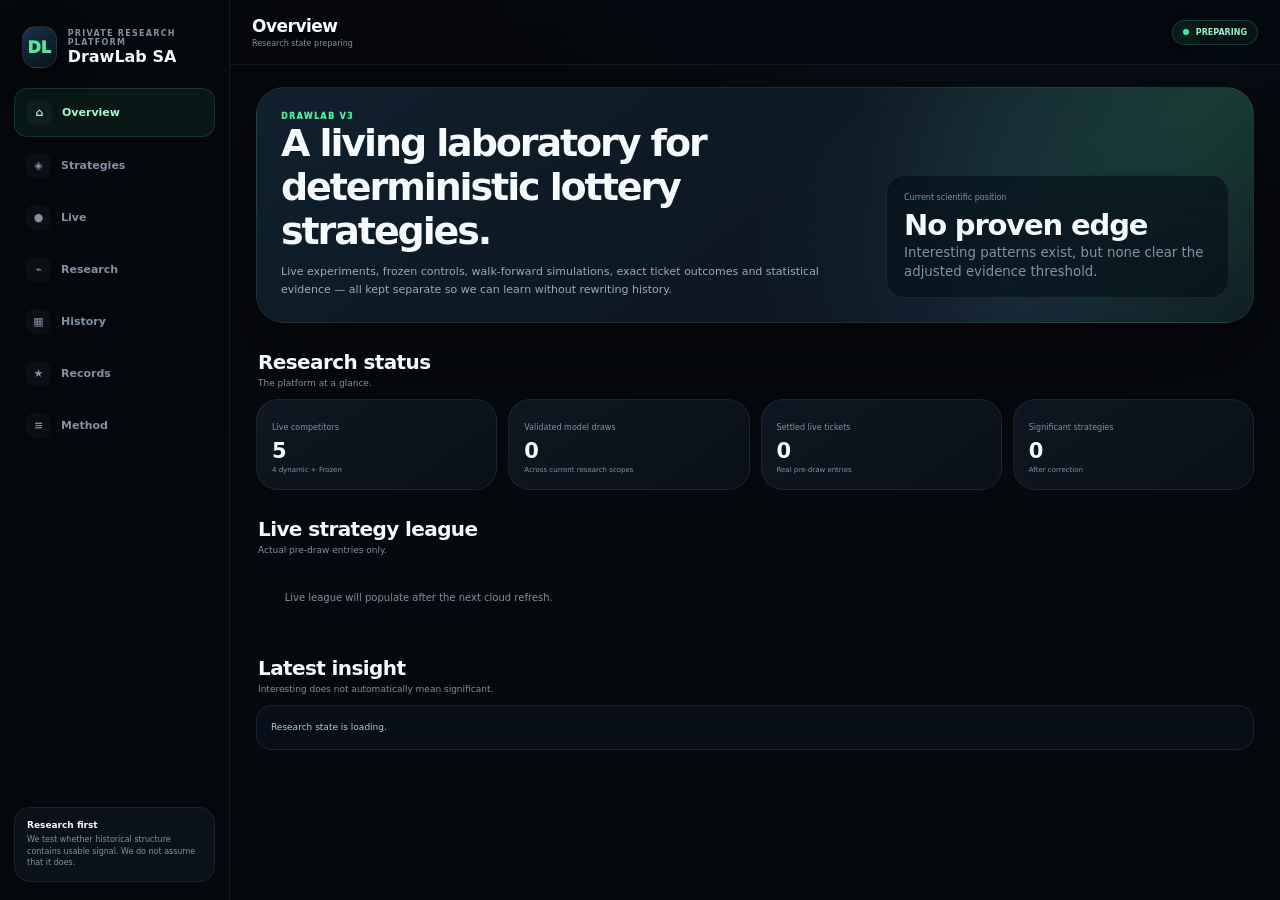
==== drawlab-sa/v3/index.html @ a263920b "Build DrawLab v3 research platform UI" ====
<!doctype html>
<html lang="en">
<head>
<meta charset="utf-8"><meta name="viewport" content="width=device-width,initial-scale=1,viewport-fit=cover"><meta name="theme-color" content="#05080d">
<title>DrawLab SA — Research Platform</title>
<style>
:root{--bg:#05080d;--panel:#0b1119;--panel2:#101926;--panel3:#162231;--line:#ffffff12;--text:#f7fafc;--muted:#8290a3;--green:#54e89c;--red:#ff6f7d;--amber:#f7bd55;--blue:#65a9ff;--purple:#a97cff;--radius:22px;--shadow:0 28px 80px #0008}*{box-sizing:border-box}html{color-scheme:dark}body{margin:0;background:radial-gradient(900px 520px at 80% -10%,#173d6530,transparent 65%),var(--bg);color:var(--text);font-family:Inter,ui-sans-serif,system-ui,-apple-system,BlinkMacSystemFont,"Segoe UI",sans-serif;-webkit-font-smoothing:antialiased}button,select{font:inherit}.shell{min-height:100vh}.rail{position:fixed;inset:0 auto 0 0;width:230px;padding:22px 14px;border-right:1px solid var(--line);background:#05080df2;backdrop-filter:blur(20px);z-index:20}.brand{display:flex;align-items:center;gap:11px;padding:4px 8px 20px}.mark{width:42px;height:42px;border-radius:14px;display:grid;place-items:center;background:linear-gradient(145deg,#16334a,#0a1119);border:1px solid var(--line);box-shadow:0 12px 30px #0008;font-weight:950;color:var(--green)}.brand small{display:block;color:var(--muted);font-size:8px;font-weight:900;letter-spacing:.16em}.brand strong{font-size:16px}.nav{display:grid;gap:5px}.nav button{display:flex;align-items:center;gap:10px;width:100%;padding:11px 12px;border:0;border-radius:13px;background:transparent;color:var(--muted);text-align:left;font-weight:800;font-size:11px;cursor:pointer}.nav button.active{background:#54e89c13;color:#a8f5cc;border:1px solid #54e89c24}.nav .ico{width:25px;height:25px;border-radius:8px;display:grid;place-items:center;background:#ffffff08;font-size:11px}.rail-foot{position:absolute;left:14px;right:14px;bottom:18px;padding:12px;border-radius:16px;background:var(--panel);border:1px solid var(--line)}.rail-foot b{display:block;font-size:9px}.rail-foot span{display:block;margin-top:4px;color:var(--muted);font-size:8px;line-height:1.45}.main{margin-left:230px;min-height:100vh}.top{position:sticky;top:0;z-index:15;display:flex;justify-content:space-between;align-items:center;padding:16px 22px;background:#05080dde;backdrop-filter:blur(22px);border-bottom:1px solid var(--line)}.top h1{margin:0;font-size:17px;letter-spacing:-.03em}.top p{margin:3px 0 0;color:var(--muted);font-size:8px}.status{display:flex;align-items:center;gap:7px;padding:7px 10px;border:1px solid #54e89c32;border-radius:999px;background:#54e89c0e;color:#9cf0c4;font-size:8px;font-weight:900}.status:before{content:"";width:6px;height:6px;border-radius:50%;background:var(--green);box-shadow:0 0 14px var(--green)}main{max-width:1280px;margin:auto;padding:22px 26px 80px}.view{display:none}.view.active{display:block;animation:fade .18s ease}@keyframes fade{from{opacity:.55;transform:translateY(4px)}}h2,h3,p{margin:0}.ey{color:var(--green);font-weight:950;font-size:8px;letter-spacing:.17em;text-transform:uppercase}.headline{margin-top:5px;font-size:34px;letter-spacing:-.05em}.lede{margin-top:8px;max-width:720px;color:var(--muted);font-size:11px;line-height:1.6}.hero{padding:24px;border-radius:28px;border:1px solid var(--line);background:radial-gradient(circle at 95% 5%,#54e89c30,transparent 35%),radial-gradient(circle at 75% 80%,#65a9ff1e,transparent 33%),linear-gradient(145deg,#10202e,#091018);box-shadow:var(--shadow)}.hero-grid{display:grid;grid-template-columns:1.45fr .85fr;gap:20px;align-items:end}.hero h2{font-size:38px;letter-spacing:-.055em;max-width:680px}.hero p{margin-top:10px;color:#9ba9b9;font-size:11px;line-height:1.6}.hero-stat{padding:17px;border:1px solid var(--line);border-radius:18px;background:#061017a8}.hero-stat span{display:block;color:var(--muted);font-size:8px}.hero-stat strong{display:block;margin-top:6px;font-size:29px;letter-spacing:-.04em}.section{display:flex;justify-content:space-between;align-items:end;margin:27px 2px 11px}.section h2{font-size:20px;letter-spacing:-.03em}.section p{margin-top:4px;color:var(--muted);font-size:9px}.grid{display:grid;gap:11px}.grid.cols4{grid-template-columns:repeat(4,1fr)}.grid.cols3{grid-template-columns:repeat(3,1fr)}.grid.cols2{grid-template-columns:repeat(2,1fr)}.card,.panel,.metric{border:1px solid var(--line);background:linear-gradient(145deg,#0e1721,#091018);border-radius:var(--radius)}.card,.panel{padding:16px}.metric{padding:15px}.metric span{color:var(--muted);font-size:8px}.metric strong{display:block;margin-top:5px;font-size:21px;letter-spacing:-.035em}.metric small{display:block;color:var(--muted);font-size:7px;margin-top:3px}.card-head{display:flex;justify-content:space-between;gap:10px;align-items:flex-start}.card h3{font-size:14px}.sub{color:var(--muted);font-size:9px;margin-top:4px;line-height:1.45}.pill{display:inline-flex;padding:5px 8px;border-radius:999px;border:1px solid var(--line);background:#ffffff08;color:#b9c7d7;font-size:7px;font-weight:900;letter-spacing:.04em}.pill.green{color:var(--green);border-color:#54e89c38;background:#54e89c0d}.pill.amber{color:var(--amber);border-color:#f7bd5538;background:#f7bd550d}.pill.purple{color:#c5abff;border-color:#a97cff38;background:#a97cff0d}.pill.red{color:var(--red);border-color:#ff6f7d38;background:#ff6f7d0d}.row{display:flex;justify-content:space-between;gap:10px;align-items:center}.kpis{display:grid;grid-template-columns:repeat(4,1fr);gap:8px;margin-top:14px}.mini{padding:10px;border-radius:13px;background:var(--panel2);border:1px solid var(--line)}.mini span{display:block;color:var(--muted);font-size:7px}.mini strong{display:block;margin-top:3px;font-size:12px}.bar{height:7px;border-radius:99px;background:var(--panel3);overflow:hidden;margin-top:10px}.bar i{display:block;height:100%;border-radius:99px;background:linear-gradient(90deg,var(--green),var(--blue))}.balls{display:flex;flex-wrap:wrap;gap:7px;margin-top:12px}.ball{width:36px;height:36px;border-radius:50%;display:grid;place-items:center;background:linear-gradient(145deg,#27425d,#14263a);border:1px solid #ffffff20;font-size:11px;font-weight:950}.ball.gold{background:linear-gradient(145deg,#ffe18a,#dca12e);color:#2a1900}.table{display:grid;gap:6px}.tr{display:grid;grid-template-columns:minmax(150px,1.7fr) repeat(5,minmax(78px,.75fr));gap:8px;align-items:center;padding:11px 12px;border-radius:13px;background:#ffffff05;border:1px solid var(--line);font-size:9px}.tr.header{padding:2px 12px;background:transparent;border:0;color:var(--muted);font-size:8px;font-weight:850}.tr strong{font-size:10px}.good{color:var(--green)}.bad{color:var(--red)}.warn{color:var(--amber)}.muted{color:var(--muted)}.notice{padding:14px;border-radius:16px;background:#65a9ff0b;border:1px solid #65a9ff24;color:#b8c8d9;font-size:9px;line-height:1.6}.record{display:grid;grid-template-columns:44px 1fr auto;gap:12px;align-items:center;padding:13px;border-radius:17px;background:linear-gradient(145deg,#0d1721,#091018);border:1px solid var(--line)}.rank{width:38px;height:38px;border-radius:12px;display:grid;place-items:center;background:var(--panel3);font-weight:950;color:var(--green)}.record h3{font-size:12px}.record p{margin-top:3px;color:var(--muted);font-size:8px}.record .score{text-align:right}.record .score strong{display:block;font-size:15px}.record .score span{font-size:8px;color:var(--muted)}.method{display:grid;grid-template-columns:34px 1fr;gap:11px;padding:12px 0;border-bottom:1px solid var(--line)}.method:last-child{border-bottom:0}.method b{width:30px;height:30px;border-radius:9px;display:grid;place-items:center;background:#54e89c12;color:var(--green);font-size:10px}.method h3{font-size:11px}.method p{margin-top:4px;color:var(--muted);font-size:9px;line-height:1.5}.empty{padding:26px;text-align:center;color:var(--muted);font-size:10px}.mobile-nav{display:none}.select{padding:8px 11px;border-radius:11px;border:1px solid var(--line);background:var(--panel2);color:var(--text);font-size:9px}.spark{height:94px;margin-top:13px;border-radius:14px;background:linear-gradient(180deg,#54e89c0c,transparent);position:relative;overflow:hidden}.spark svg{width:100%;height:100%}.spark line{stroke:#ffffff0d}.spark polyline{fill:none;stroke:var(--green);stroke-width:2.2;stroke-linecap:round;stroke-linejoin:round}.progress-row{display:grid;grid-template-columns:130px 1fr 60px;gap:8px;align-items:center;margin-top:9px;font-size:8px}.track{height:8px;border-radius:99px;background:var(--panel3);overflow:hidden}.track i{display:block;height:100%;border-radius:99px;background:linear-gradient(90deg,var(--purple),var(--blue))}
@media(max-width:980px){.rail{display:none}.main{margin-left:0}.mobile-nav{position:fixed;z-index:30;display:grid;grid-template-columns:repeat(7,1fr);left:0;right:0;bottom:0;padding:7px 5px calc(7px + env(safe-area-inset-bottom));background:#05080def;backdrop-filter:blur(22px);border-top:1px solid var(--line)}.mobile-nav button{border:0;background:none;color:var(--muted);font-size:7px;font-weight:800;padding:5px 1px}.mobile-nav button b{display:block;font-size:14px;margin-bottom:2px}.mobile-nav button.active{color:var(--green)}main{padding-bottom:92px}}
@media(max-width:760px){main{padding:16px 14px 92px}.top{padding:13px 14px}.headline{font-size:29px}.hero{padding:19px}.hero-grid{grid-template-columns:1fr}.hero h2{font-size:30px}.grid.cols4,.grid.cols3,.grid.cols2{grid-template-columns:1fr 1fr}.tr{grid-template-columns:1.5fr .7fr .7fr .7fr}.tr>*:nth-child(5),.tr>*:nth-child(6){display:none}.kpis{grid-template-columns:1fr 1fr}}
@media(max-width:480px){.grid.cols4,.grid.cols3,.grid.cols2{grid-template-columns:1fr}.record{grid-template-columns:40px 1fr}.record .score{grid-column:2;text-align:left}.headline{font-size:27px}.hero h2{font-size:28px}.tr{grid-template-columns:1.5fr .7fr .7fr}.tr>*:nth-child(4){display:none}}
</style>
</head>
<body>
<div class="shell">
<aside class="rail"><div class="brand"><div class="mark">DL</div><div><small>PRIVATE RESEARCH PLATFORM</small><strong>DrawLab SA</strong></div></div><div class="nav" id="desktopNav"></div><div class="rail-foot"><b>Research first</b><span>We test whether historical structure contains usable signal. We do not assume that it does.</span></div></aside>
<div class="main"><header class="top"><div><h1 id="viewTitle">Overview</h1><p id="updated">Loading research state…</p></div><div class="status" id="cloudStatus">SYNCING</div></header><main>
<section class="view active" id="overview"><div class="hero"><div class="hero-grid"><div><div class="ey">DrawLab v3</div><h2>A living laboratory for deterministic lottery strategies.</h2><p>Live experiments, frozen controls, walk-forward simulations, exact ticket outcomes and statistical evidence — all kept separate so we can learn without rewriting history.</p></div><div class="hero-stat"><span>Current scientific position</span><strong id="evidenceHero">No proven edge</strong><small class="muted" id="evidenceSub">Loading evidence…</small></div></div></div><div class="section"><div><h2>Research status</h2><p>The platform at a glance.</p></div></div><div class="grid cols4" id="overviewMetrics"></div><div class="section"><div><h2>Live strategy league</h2><p>Actual pre-draw entries only.</p></div></div><div class="grid cols3" id="leagueCards"></div><div class="section"><div><h2>Latest insight</h2><p>Interesting does not automatically mean significant.</p></div></div><div class="notice" id="latestInsight"></div></section>

<section class="view" id="strategies"><div class="ey">Strategy architecture</div><h2 class="headline">Five competitors. Clear roles.</h2><p class="lede">The original four remain dynamic champions. Frozen Alpha is a permanent control that uses one locked line per game and never refreshes.</p><div class="section"><div><h2>Live models</h2><p>Versioned definitions; past versions are never overwritten.</p></div></div><div class="grid cols2" id="strategyCards"></div></section>

<section class="view" id="live"><div class="ey">Live experiments</div><h2 class="headline">What is happening now.</h2><p class="lede">This page shows only tickets genuinely created before their draw. Historical simulations never appear here.</p><div class="section"><div><h2>Frozen Alpha</h2><p>The permanent “never change” control.</p></div></div><div class="grid cols3" id="frozenCards"></div><div class="section"><div><h2>Live performance</h2><p>Spend, winnings and match behaviour.</p></div></div><div class="panel"><div class="table" id="liveTable"></div></div></section>

<section class="view" id="research"><div class="ey">Research lab</div><h2 class="headline">Pretend it was a year ago.</h2><p class="lede">The retrospective engine trains only on information available before each historical draw, then reveals the real result and scores the strategy. No future leakage.</p><div class="section"><div><h2>One-year retrospective</h2><p>7 Aug 2025 → 6 Aug 2026, final outcomes rather than 365 daily screens.</p></div><select class="select" id="retroGame"></select></div><div class="panel"><div class="table" id="retroTable"></div><div class="notice" style="margin-top:12px" id="retroQuality"></div></div><div class="section"><div><h2>Refresh-policy laboratory</h2><p>1, 2, 4 and 8-draw hold tests from Research Engine v2.</p></div></div><div class="grid cols2" id="holdCards"></div><div class="section"><div><h2>Champion vs challenger</h2><p>Candidate models cannot promote themselves.</p></div></div><div class="grid cols3" id="challengerCards"></div></section>

<section class="view" id="history"><div class="ey">Historical intelligence</div><h2 class="headline">The factual archive.</h2><p class="lede">Coverage, rule eras and data quality. Observational statistics belong here; claims of predictive power belong nowhere unless evidence earns them.</p><div class="section"><div><h2>Validated coverage</h2><p>Only model-eligible history is used by current live strategies.</p></div></div><div class="grid cols3" id="historyCards"></div><div class="section"><div><h2>Rule eras</h2><p>Format changes are explicit research boundaries.</p></div></div><div class="panel"><div class="method"><b>DL</b><div><h3>Daily Lotto</h3><p>5/36 format used throughout the current DrawLab historical window.</p></div></div><div class="method"><b>L</b><div><h3>Lotto</h3><p>Legacy 6/58 draws are archived, but the current 6/52 live model starts at 1 June 2026 rather than mixing incompatible number spaces.</p></div></div><div class="method"><b>PB</b><div><h3>PowerBall</h3><p>Main 5/50 history spans both eras. The special-ball pool changed from 1–20 to 1–16 on 1 June 2026, and the current virtual board cost is R10.</p></div></div></div></section>

<section class="view" id="records"><div class="ey">Hall of Records</div><h2 class="headline">The moments worth remembering.</h2><p class="lede">A permanent top-20 archive of the strongest live tickets. When DrawLab eventually lands a four-, five- or six-match result, it will have a home.</p><div class="section"><div><h2>Top 20 live tickets</h2><p>Ranked by matches, then prize, then recency.</p></div></div><div class="grid" id="recordsList"></div></section>

<section class="view" id="methodology"><div class="ey">Data & methodology</div><h2 class="headline">How we keep ourselves honest.</h2><p class="lede">DrawLab is designed to test hypotheses, not decorate randomness with confidence scores.</p><div class="section"><div><h2>Research constitution</h2><p>Rules that future versions must preserve.</p></div></div><div class="panel" id="principles"></div><div class="section"><div><h2>Architecture</h2><p>v3 is database-ready and version-first.</p></div></div><div class="grid cols3"><div class="card"><h3>Supabase / Postgres</h3><p class="sub">Dedicated <b>drawlab</b> schema with games, rule eras, draws, payouts, strategy versions, live experiments, research runs and records.</p></div><div class="card"><h3>Immutable versions</h3><p class="sub">A formula change creates a new strategy version. Historical predictions and completed research runs are never silently rewritten.</p></div><div class="card"><h3>Static read model</h3><p class="sub">The website reads a compact research state, keeping the UI fast while backend jobs perform ingestion, settlement and simulations.</p></div></div></section>
</main></div></div><nav class="mobile-nav" id="mobileNav"></nav>
<script>
const NAV=[['overview','⌂','Overview'],['strategies','◈','Strategies'],['live','●','Live'],['research','⌁','Research'],['history','▦','History'],['records','★','Records'],['methodology','≡','Method']];
const STRATEGY_INFO={
'Hot 6M':['Dynamic','Recent high-frequency numbers are ranked across fixed rolling windows.'],
'Weighted Historical':['Dynamic','A locked blend of long-term frequency, six-month frequency, recent momentum, gap and the original v1 ticket-construction signal.'],
'Cold 6M':['Dynamic','Recently underrepresented numbers are ranked with recency gaps as a secondary signal.'],
'Diversified Coverage':['Portfolio','Optimises range coverage and low overlap against the other dynamic lines.'],
'Frozen Alpha':['Frozen · Never refresh','One deterministic baseline line per game, generated once and then entered unchanged on every eligible draw.']};
let S={};const fmt=n=>new Intl.NumberFormat('en-ZA',{maximumFractionDigits:2}).format(Number(n||0));const money=n=>'R'+fmt(n);const pct=n=>n==null?'—':`${Number(n).toFixed(2)}%`;const cls=n=>Number(n)>0?'good':Number(n)<0?'bad':'muted';
function nav(){for(const id of ['desktopNav','mobileNav']){const el=document.getElementById(id);el.innerHTML=NAV.map(([k,i,l])=>`<button data-view="${k}" class="${k==='overview'?'active':''}">${id==='desktopNav'?`<span class="ico">${i}</span>${l}`:`<b>${i}</b>${l}`}</button>`).join('');el.onclick=e=>{const b=e.target.closest('button');if(!b)return;show(b.dataset.view)}}}
function show(id){document.querySelectorAll('.view').forEach(v=>v.classList.toggle('active',v.id===id));document.querySelectorAll('[data-view]').forEach(b=>b.classList.toggle('active',b.dataset.view===id));document.getElementById('viewTitle').textContent=NAV.find(x=>x[0]===id)?.[2]||'DrawLab';history.replaceState(null,'','#'+id);scrollTo({top:0,behavior:'smooth'})}
function render(){const live=S.live_league||[];const dq=S.research?.data_quality||{};const totalHistory=Object.values(dq).reduce((a,x)=>a+Number(x.draws||0),0);const settled=live.reduce((a,x)=>a+Number(x.settled||0),0);const sig=(S.research?.horizon1||[]).filter(x=>x.evidence==='significant');document.getElementById('overviewMetrics').innerHTML=[['Live competitors',Math.max(5,live.length),'4 dynamic + Frozen'],['Validated model draws',fmt(totalHistory),'Across current research scopes'],['Settled live tickets',fmt(settled),'Real pre-draw entries'],['Significant strategies',sig.length,'After correction']].map(x=>`<div class="metric"><span>${x[0]}</span><strong>${x[1]}</strong><small>${x[2]}</small></div>`).join('');document.getElementById('evidenceHero').textContent=sig.length?'Evidence detected':'No proven edge';document.getElementById('evidenceSub').textContent=sig.length?'Review significance panel before interpretation.':'Interesting patterns exist, but none clear the adjusted evidence threshold.';
const ranked=live.slice(0,5);document.getElementById('leagueCards').innerHTML=ranked.length?ranked.map((r,i)=>`<div class="card"><div class="card-head"><div><span class="pill ${r.strategy==='Frozen Alpha'?'purple':'green'}">#${i+1} · ${r.strategy==='Frozen Alpha'?'FROZEN':'LIVE'}</span><h3 style="margin-top:8px">${r.strategy}</h3><p class="sub">${STRATEGY_INFO[r.strategy]?.[0]||'Strategy'}</p></div><strong class="${cls(r.net)}">${money(r.net)}</strong></div><div class="kpis"><div class="mini"><span>ROI</span><strong class="${cls(r.roi_pct)}">${pct(r.roi_pct)}</strong></div><div class="mini"><span>Best</span><strong>${r.best_matches||0} matches</strong></div><div class="mini"><span>Settled</span><strong>${r.settled}</strong></div><div class="mini"><span>Avg match</span><strong>${r.avg_matches??'—'}</strong></div></div></div>`).join(''):'<div class="empty">Live league will populate after the next cloud refresh.</div>';
const cold=(S.research?.horizon1||[]).find(x=>x.game==='Daily Lotto'&&x.strategy==='Cold 6M');document.getElementById('latestInsight').innerHTML=cold?`<b>Cold 6M remains interesting, not proven.</b> In Daily Lotto walk-forward testing it averaged <b>${cold.avg_matches}</b> matches versus a ${cold.expected_matches} chance expectation (${cold.lift_vs_expected_pct>0?'+':''}${cold.lift_vs_expected_pct}% observed lift), but the multiple-comparison-adjusted result is <b>${String(cold.evidence).replace('_',' ')}</b>. That distinction is deliberate.`:'Research state is loading.';
strategies();frozen();liveTable();research();historyCards();records();principles()}
function strategies(){const liveMap=Object.fromEntries((S.live_league||[]).map(x=>[x.strategy,x]));document.getElementById('strategyCards').innerHTML=Object.entries(STRATEGY_INFO).map(([name,[type,desc]])=>{const r=liveMap[name]||{};return `<div class="card"><div class="card-head"><div><span class="pill ${name==='Frozen Alpha'?'purple':'green'}">${type}</span><h3 style="margin-top:9px">${name} <span class="muted">v1.0</span></h3></div><span class="pill">CHAMPION</span></div><p class="sub" style="margin-top:10px">${desc}</p><div class="kpis"><div class="mini"><span>Refresh</span><strong>${name==='Frozen Alpha'?'Never':'Every draw'}</strong></div><div class="mini"><span>Settled</span><strong>${r.settled||0}</strong></div><div class="mini"><span>Net</span><strong class="${cls(r.net)}">${r.net==null?'—':money(r.net)}</strong></div><div class="mini"><span>Best</span><strong>${r.best_matches||0}</strong></div></div></div>`}).join('')}
function frozen(){const f=S.frozen||{};const lines=f.lines||{};document.getElementById('frozenCards').innerHTML=Object.entries(lines).map(([game,l])=>`<div class="card"><div class="card-head"><div><span class="pill purple">LOCKED FOREVER</span><h3 style="margin-top:8px">${game}</h3></div><span class="muted" style="font-size:8px">${f.version||'1.0'}</span></div><div class="balls">${(l.numbers||[]).map(n=>`<span class="ball">${n}</span>`).join('')}${l.bonus!=null?`<span class="ball gold">${l.bonus}</span>`:''}</div><p class="sub" style="margin-top:10px">Generated once using ${f.generation_method||'a deterministic snapshot'}. The line is not re-ranked after losses or wins.</p></div>`).join('')||'<div class="empty">Frozen Alpha snapshot is being initialised.</div>'}
function liveTable(){const rows=S.live_league||[];document.getElementById('liveTable').innerHTML=`<div class="tr header"><div>Strategy</div><div>Settled</div><div>Spend</div><div>Won</div><div>Net</div><div>ROI</div></div>`+rows.map(r=>`<div class="tr"><strong>${r.strategy}</strong><div>${r.settled}</div><div>${money(r.spend)}</div><div>${money(r.won)}</div><div class="${cls(r.net)}">${money(r.net)}</div><div class="${cls(r.roi_pct)}">${pct(r.roi_pct)}</div></div>`).join('')}
function research(){const retro=S.retrospective?.summary||{};const games=Object.keys(retro);const sel=document.getElementById('retroGame');sel.innerHTML=(games.length?games:['Daily Lotto']).map(g=>`<option>${g}</option>`).join('');sel.onchange=()=>renderRetro(sel.value);renderRetro(sel.value);const best=S.research?.best_hold||[];document.getElementById('holdCards').innerHTML=best.length?['Daily Lotto','PowerBall'].map(game=>{const rows=best.filter(x=>x.game===game);return `<div class="card"><div class="card-head"><div><span class="pill">HOLD TEST</span><h3 style="margin-top:8px">${game}</h3></div></div>${rows.map(x=>`<div class="progress-row"><span>${x.strategy}</span><div class="track"><i style="width:${Math.min(100,Math.max(8,(x.avg_matches/(game==='PowerBall'?.7:1))*100))}%"></i></div><strong>${x.best_horizon} draw${x.best_horizon===1?'':'s'}</strong></div>`).join('')}</div>`}).join(''):'<div class="empty">Hold-period research unavailable.</div>';const ch=S.research?.challengers||{};document.getElementById('challengerCards').innerHTML=Object.entries(ch).map(([game,c])=>{const test=c.held_out_test?.challenger;return `<div class="card"><div class="card-head"><div><span class="pill ${c.status==='candidate'?'purple':'amber'}">${String(c.status||'unknown').toUpperCase()}</span><h3 style="margin-top:8px">${game}</h3></div></div><p class="sub">${c.model||`Needs ${c.minimum_needed||'more'} draws before challenger research.`}</p>${test?`<div class="kpis"><div class="mini"><span>Held-out avg</span><strong>${test.avg_matches}</strong></div><div class="mini"><span>Lift</span><strong class="${cls(test.lift_vs_expected_pct)}">${test.lift_vs_expected_pct}%</strong></div><div class="mini"><span>Samples</span><strong>${test.samples}</strong></div><div class="mini"><span>Evidence</span><strong>${String(test.evidence).replace('_',' ')}</strong></div></div>`:''}</div>`}).join('')}
function renderRetro(game){const rows=S.retrospective?.summary?.[game]||{};const el=document.getElementById('retroTable');el.innerHTML=`<div class="tr header"><div>Strategy</div><div>Tickets</div><div>Spend</div><div>Won</div><div>Net</div><div>ROI</div></div>`+Object.entries(rows).map(([name,r])=>`<div class="tr"><strong>${name}</strong><div>${r.tickets}</div><div>${money(r.spend)}</div><div>${money(r.won)}</div><div class="${cls(r.net)}">${money(r.net)}</div><div class="${cls(r.roi_pct)}">${pct(r.roi_pct)}</div></div>`).join('');if(!Object.keys(rows).length)el.innerHTML+='<div class="empty">The exact one-year payout simulation is being generated.</div>';const q=S.retrospective?.payout_quality||{};document.getElementById('retroQuality').innerHTML=`<b>Simulation discipline:</b> strict walk-forward, no future leakage. Draw-specific payout tables are fetched only when a simulated line qualifies for a prize. Exact payout draws: <b>${q.exact_draws||0}</b>. Estimated payout draws: <b>${q.estimated_draws||0}</b>. Any estimate remains labelled and can be replaced later without changing the historical prediction.`}
function historyCards(){const q=S.research?.data_quality||{};document.getElementById('historyCards').innerHTML=Object.entries(q).map(([game,r])=>`<div class="card"><div class="card-head"><div><span class="pill ${r.status==='usable'?'green':'amber'}">${String(r.status).toUpperCase()}</span><h3 style="margin-top:8px">${game}</h3></div><strong>${fmt(r.draws)}</strong></div><p class="sub">${r.first_draw||'—'} → ${r.last_draw||'—'}</p><div class="bar"><i style="width:${r.status==='usable'?100:32}%"></i></div><p class="sub" style="margin-top:9px">${r.rule_scope||''}</p></div>`).join('')}
function records(){const rows=S.hall_of_records||[];document.getElementById('recordsList').innerHTML=rows.length?rows.map(r=>`<div class="record"><div class="rank">#${r.rank}</div><div><h3>${r.strategy} · ${r.game}</h3><p>${r.date} · ${(r.numbers||[]).join(' · ')}${r.bonus!=null?' + '+r.bonus:''}</p></div><div class="score"><strong>${r.matches} match${r.matches===1?'':'es'}</strong><span>${money(r.won)} · ${r.payout_type||'no payout'}</span></div></div>`).join(''):'<div class="empty">No settled live records yet.</div>'}
function principles(){document.getElementById('principles').innerHTML=(S.principles||[]).map((p,i)=>`<div class="method"><b>${i+1}</b><div><h3>${p}</h3><p>${['Every historical prediction is made with information available before the target draw.','Past predictions remain part of the audit trail.','Formula changes create new versions rather than rewriting old ones.','Winning and losing tickets evaluate strategies; they are not treated as magical number-level feedback.','The starting assumption is that draws are random and independent.','A jackpot can dominate ROI, so match behaviour and evidence matter too.','We correct for the fact that testing many ideas increases false discoveries.','Lottery format changes create explicit data boundaries.','Missing or questionable source data is withheld rather than fabricated.'][i]||''}</p></div></div>`).join('')}
async function boot(){nav();const base='data/';try{const r=await fetch(base+'v3-state.json?'+Date.now());if(!r.ok)throw 0;S=await r.json()}catch(e){S={}}document.getElementById('updated').textContent=S.generated_at?`Research state ${new Date(S.generated_at).toLocaleString('en-ZA')}`:'Research state preparing';document.getElementById('cloudStatus').textContent=String(S.cloud_status||'preparing').toUpperCase();render();const hash=location.hash.slice(1);if(NAV.some(x=>x[0]===hash))show(hash)}boot();
</script>
</body></html>
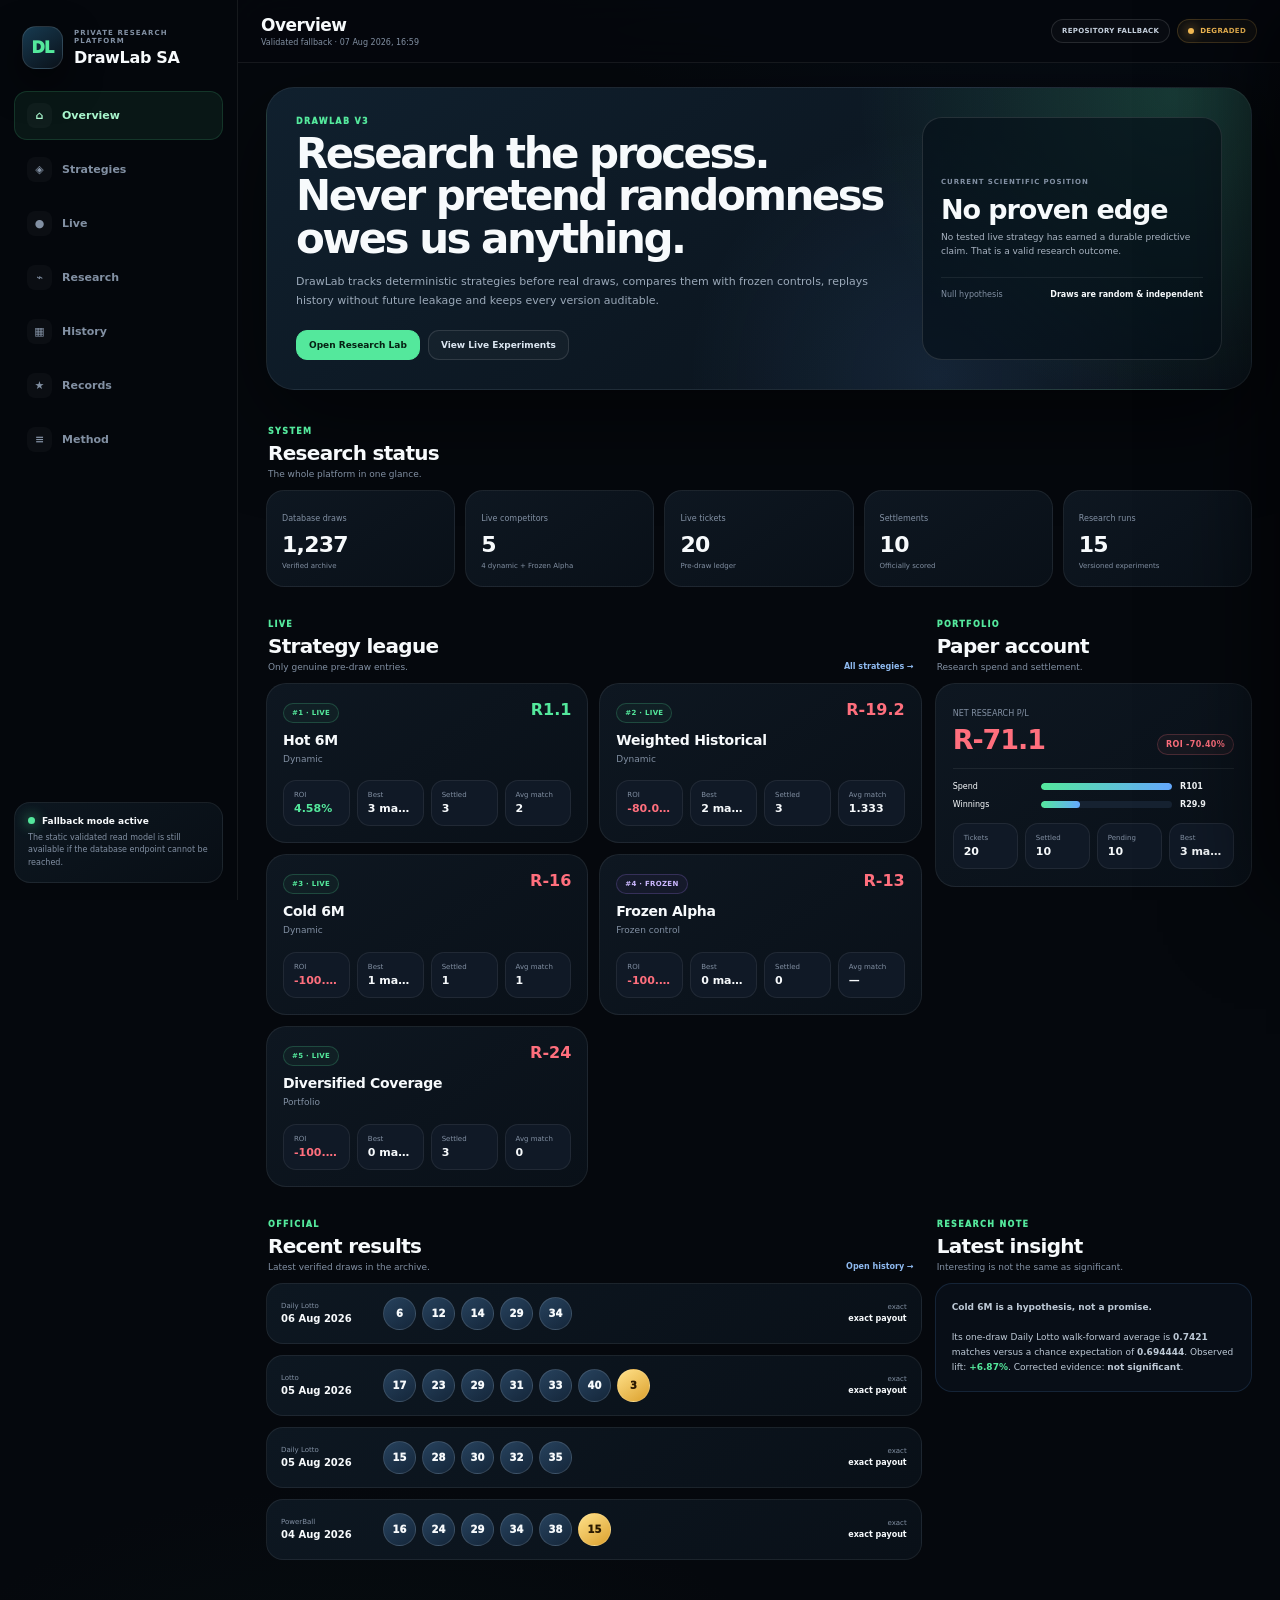
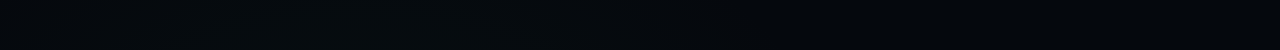
==== commit 03d6d44e: "Promote DrawLab v3 research platform" ====
--- a/drawlab-sa/v3/index.html
+++ b/drawlab-sa/v3/index.html
@@ -1,56 +1,174 @@
 <!doctype html>
 <html lang="en">
 <head>
-<meta charset="utf-8"><meta name="viewport" content="width=device-width,initial-scale=1,viewport-fit=cover"><meta name="theme-color" content="#05080d">
-<title>DrawLab SA — Research Platform</title>
-<style>
-:root{--bg:#05080d;--panel:#0b1119;--panel2:#101926;--panel3:#162231;--line:#ffffff12;--text:#f7fafc;--muted:#8290a3;--green:#54e89c;--red:#ff6f7d;--amber:#f7bd55;--blue:#65a9ff;--purple:#a97cff;--radius:22px;--shadow:0 28px 80px #0008}*{box-sizing:border-box}html{color-scheme:dark}body{margin:0;background:radial-gradient(900px 520px at 80% -10%,#173d6530,transparent 65%),var(--bg);color:var(--text);font-family:Inter,ui-sans-serif,system-ui,-apple-system,BlinkMacSystemFont,"Segoe UI",sans-serif;-webkit-font-smoothing:antialiased}button,select{font:inherit}.shell{min-height:100vh}.rail{position:fixed;inset:0 auto 0 0;width:230px;padding:22px 14px;border-right:1px solid var(--line);background:#05080df2;backdrop-filter:blur(20px);z-index:20}.brand{display:flex;align-items:center;gap:11px;padding:4px 8px 20px}.mark{width:42px;height:42px;border-radius:14px;display:grid;place-items:center;background:linear-gradient(145deg,#16334a,#0a1119);border:1px solid var(--line);box-shadow:0 12px 30px #0008;font-weight:950;color:var(--green)}.brand small{display:block;color:var(--muted);font-size:8px;font-weight:900;letter-spacing:.16em}.brand strong{font-size:16px}.nav{display:grid;gap:5px}.nav button{display:flex;align-items:center;gap:10px;width:100%;padding:11px 12px;border:0;border-radius:13px;background:transparent;color:var(--muted);text-align:left;font-weight:800;font-size:11px;cursor:pointer}.nav button.active{background:#54e89c13;color:#a8f5cc;border:1px solid #54e89c24}.nav .ico{width:25px;height:25px;border-radius:8px;display:grid;place-items:center;background:#ffffff08;font-size:11px}.rail-foot{position:absolute;left:14px;right:14px;bottom:18px;padding:12px;border-radius:16px;background:var(--panel);border:1px solid var(--line)}.rail-foot b{display:block;font-size:9px}.rail-foot span{display:block;margin-top:4px;color:var(--muted);font-size:8px;line-height:1.45}.main{margin-left:230px;min-height:100vh}.top{position:sticky;top:0;z-index:15;display:flex;justify-content:space-between;align-items:center;padding:16px 22px;background:#05080dde;backdrop-filter:blur(22px);border-bottom:1px solid var(--line)}.top h1{margin:0;font-size:17px;letter-spacing:-.03em}.top p{margin:3px 0 0;color:var(--muted);font-size:8px}.status{display:flex;align-items:center;gap:7px;padding:7px 10px;border:1px solid #54e89c32;border-radius:999px;background:#54e89c0e;color:#9cf0c4;font-size:8px;font-weight:900}.status:before{content:"";width:6px;height:6px;border-radius:50%;background:var(--green);box-shadow:0 0 14px var(--green)}main{max-width:1280px;margin:auto;padding:22px 26px 80px}.view{display:none}.view.active{display:block;animation:fade .18s ease}@keyframes fade{from{opacity:.55;transform:translateY(4px)}}h2,h3,p{margin:0}.ey{color:var(--green);font-weight:950;font-size:8px;letter-spacing:.17em;text-transform:uppercase}.headline{margin-top:5px;font-size:34px;letter-spacing:-.05em}.lede{margin-top:8px;max-width:720px;color:var(--muted);font-size:11px;line-height:1.6}.hero{padding:24px;border-radius:28px;border:1px solid var(--line);background:radial-gradient(circle at 95% 5%,#54e89c30,transparent 35%),radial-gradient(circle at 75% 80%,#65a9ff1e,transparent 33%),linear-gradient(145deg,#10202e,#091018);box-shadow:var(--shadow)}.hero-grid{display:grid;grid-template-columns:1.45fr .85fr;gap:20px;align-items:end}.hero h2{font-size:38px;letter-spacing:-.055em;max-width:680px}.hero p{margin-top:10px;color:#9ba9b9;font-size:11px;line-height:1.6}.hero-stat{padding:17px;border:1px solid var(--line);border-radius:18px;background:#061017a8}.hero-stat span{display:block;color:var(--muted);font-size:8px}.hero-stat strong{display:block;margin-top:6px;font-size:29px;letter-spacing:-.04em}.section{display:flex;justify-content:space-between;align-items:end;margin:27px 2px 11px}.section h2{font-size:20px;letter-spacing:-.03em}.section p{margin-top:4px;color:var(--muted);font-size:9px}.grid{display:grid;gap:11px}.grid.cols4{grid-template-columns:repeat(4,1fr)}.grid.cols3{grid-template-columns:repeat(3,1fr)}.grid.cols2{grid-template-columns:repeat(2,1fr)}.card,.panel,.metric{border:1px solid var(--line);background:linear-gradient(145deg,#0e1721,#091018);border-radius:var(--radius)}.card,.panel{padding:16px}.metric{padding:15px}.metric span{color:var(--muted);font-size:8px}.metric strong{display:block;margin-top:5px;font-size:21px;letter-spacing:-.035em}.metric small{display:block;color:var(--muted);font-size:7px;margin-top:3px}.card-head{display:flex;justify-content:space-between;gap:10px;align-items:flex-start}.card h3{font-size:14px}.sub{color:var(--muted);font-size:9px;margin-top:4px;line-height:1.45}.pill{display:inline-flex;padding:5px 8px;border-radius:999px;border:1px solid var(--line);background:#ffffff08;color:#b9c7d7;font-size:7px;font-weight:900;letter-spacing:.04em}.pill.green{color:var(--green);border-color:#54e89c38;background:#54e89c0d}.pill.amber{color:var(--amber);border-color:#f7bd5538;background:#f7bd550d}.pill.purple{color:#c5abff;border-color:#a97cff38;background:#a97cff0d}.pill.red{color:var(--red);border-color:#ff6f7d38;background:#ff6f7d0d}.row{display:flex;justify-content:space-between;gap:10px;align-items:center}.kpis{display:grid;grid-template-columns:repeat(4,1fr);gap:8px;margin-top:14px}.mini{padding:10px;border-radius:13px;background:var(--panel2);border:1px solid var(--line)}.mini span{display:block;color:var(--muted);font-size:7px}.mini strong{display:block;margin-top:3px;font-size:12px}.bar{height:7px;border-radius:99px;background:var(--panel3);overflow:hidden;margin-top:10px}.bar i{display:block;height:100%;border-radius:99px;background:linear-gradient(90deg,var(--green),var(--blue))}.balls{display:flex;flex-wrap:wrap;gap:7px;margin-top:12px}.ball{width:36px;height:36px;border-radius:50%;display:grid;place-items:center;background:linear-gradient(145deg,#27425d,#14263a);border:1px solid #ffffff20;font-size:11px;font-weight:950}.ball.gold{background:linear-gradient(145deg,#ffe18a,#dca12e);color:#2a1900}.table{display:grid;gap:6px}.tr{display:grid;grid-template-columns:minmax(150px,1.7fr) repeat(5,minmax(78px,.75fr));gap:8px;align-items:center;padding:11px 12px;border-radius:13px;background:#ffffff05;border:1px solid var(--line);font-size:9px}.tr.header{padding:2px 12px;background:transparent;border:0;color:var(--muted);font-size:8px;font-weight:850}.tr strong{font-size:10px}.good{color:var(--green)}.bad{color:var(--red)}.warn{color:var(--amber)}.muted{color:var(--muted)}.notice{padding:14px;border-radius:16px;background:#65a9ff0b;border:1px solid #65a9ff24;color:#b8c8d9;font-size:9px;line-height:1.6}.record{display:grid;grid-template-columns:44px 1fr auto;gap:12px;align-items:center;padding:13px;border-radius:17px;background:linear-gradient(145deg,#0d1721,#091018);border:1px solid var(--line)}.rank{width:38px;height:38px;border-radius:12px;display:grid;place-items:center;background:var(--panel3);font-weight:950;color:var(--green)}.record h3{font-size:12px}.record p{margin-top:3px;color:var(--muted);font-size:8px}.record .score{text-align:right}.record .score strong{display:block;font-size:15px}.record .score span{font-size:8px;color:var(--muted)}.method{display:grid;grid-template-columns:34px 1fr;gap:11px;padding:12px 0;border-bottom:1px solid var(--line)}.method:last-child{border-bottom:0}.method b{width:30px;height:30px;border-radius:9px;display:grid;place-items:center;background:#54e89c12;color:var(--green);font-size:10px}.method h3{font-size:11px}.method p{margin-top:4px;color:var(--muted);font-size:9px;line-height:1.5}.empty{padding:26px;text-align:center;color:var(--muted);font-size:10px}.mobile-nav{display:none}.select{padding:8px 11px;border-radius:11px;border:1px solid var(--line);background:var(--panel2);color:var(--text);font-size:9px}.spark{height:94px;margin-top:13px;border-radius:14px;background:linear-gradient(180deg,#54e89c0c,transparent);position:relative;overflow:hidden}.spark svg{width:100%;height:100%}.spark line{stroke:#ffffff0d}.spark polyline{fill:none;stroke:var(--green);stroke-width:2.2;stroke-linecap:round;stroke-linejoin:round}.progress-row{display:grid;grid-template-columns:130px 1fr 60px;gap:8px;align-items:center;margin-top:9px;font-size:8px}.track{height:8px;border-radius:99px;background:var(--panel3);overflow:hidden}.track i{display:block;height:100%;border-radius:99px;background:linear-gradient(90deg,var(--purple),var(--blue))}
-@media(max-width:980px){.rail{display:none}.main{margin-left:0}.mobile-nav{position:fixed;z-index:30;display:grid;grid-template-columns:repeat(7,1fr);left:0;right:0;bottom:0;padding:7px 5px calc(7px + env(safe-area-inset-bottom));background:#05080def;backdrop-filter:blur(22px);border-top:1px solid var(--line)}.mobile-nav button{border:0;background:none;color:var(--muted);font-size:7px;font-weight:800;padding:5px 1px}.mobile-nav button b{display:block;font-size:14px;margin-bottom:2px}.mobile-nav button.active{color:var(--green)}main{padding-bottom:92px}}
-@media(max-width:760px){main{padding:16px 14px 92px}.top{padding:13px 14px}.headline{font-size:29px}.hero{padding:19px}.hero-grid{grid-template-columns:1fr}.hero h2{font-size:30px}.grid.cols4,.grid.cols3,.grid.cols2{grid-template-columns:1fr 1fr}.tr{grid-template-columns:1.5fr .7fr .7fr .7fr}.tr>*:nth-child(5),.tr>*:nth-child(6){display:none}.kpis{grid-template-columns:1fr 1fr}}
-@media(max-width:480px){.grid.cols4,.grid.cols3,.grid.cols2{grid-template-columns:1fr}.record{grid-template-columns:40px 1fr}.record .score{grid-column:2;text-align:left}.headline{font-size:27px}.hero h2{font-size:28px}.tr{grid-template-columns:1.5fr .7fr .7fr}.tr>*:nth-child(4){display:none}}
-</style>
+  <meta charset="utf-8">
+  <meta name="viewport" content="width=device-width,initial-scale=1,viewport-fit=cover">
+  <meta name="theme-color" content="#05080d">
+  <meta name="description" content="DrawLab SA — private deterministic lottery research platform.">
+  <meta name="apple-mobile-web-app-capable" content="yes">
+  <meta name="apple-mobile-web-app-status-bar-style" content="black-translucent">
+  <title>DrawLab SA — Research Platform</title>
+  <link rel="manifest" href="../manifest.webmanifest" data-root-manifest>
+  <link rel="icon" href="icon.svg" type="image/svg+xml">
+  <link rel="stylesheet" href="styles.css">
 </head>
 <body>
-<div class="shell">
-<aside class="rail"><div class="brand"><div class="mark">DL</div><div><small>PRIVATE RESEARCH PLATFORM</small><strong>DrawLab SA</strong></div></div><div class="nav" id="desktopNav"></div><div class="rail-foot"><b>Research first</b><span>We test whether historical structure contains usable signal. We do not assume that it does.</span></div></aside>
-<div class="main"><header class="top"><div><h1 id="viewTitle">Overview</h1><p id="updated">Loading research state…</p></div><div class="status" id="cloudStatus">SYNCING</div></header><main>
-<section class="view active" id="overview"><div class="hero"><div class="hero-grid"><div><div class="ey">DrawLab v3</div><h2>A living laboratory for deterministic lottery strategies.</h2><p>Live experiments, frozen controls, walk-forward simulations, exact ticket outcomes and statistical evidence — all kept separate so we can learn without rewriting history.</p></div><div class="hero-stat"><span>Current scientific position</span><strong id="evidenceHero">No proven edge</strong><small class="muted" id="evidenceSub">Loading evidence…</small></div></div></div><div class="section"><div><h2>Research status</h2><p>The platform at a glance.</p></div></div><div class="grid cols4" id="overviewMetrics"></div><div class="section"><div><h2>Live strategy league</h2><p>Actual pre-draw entries only.</p></div></div><div class="grid cols3" id="leagueCards"></div><div class="section"><div><h2>Latest insight</h2><p>Interesting does not automatically mean significant.</p></div></div><div class="notice" id="latestInsight"></div></section>
+<div class="app-shell">
+  <aside class="rail">
+    <div class="brand">
+      <div class="brand-mark">DL</div>
+      <div><span>PRIVATE RESEARCH PLATFORM</span><strong>DrawLab SA</strong></div>
+    </div>
+    <nav class="nav" id="desktopNav" aria-label="Primary navigation"></nav>
+    <div class="rail-card">
+      <div class="dot-row"><i class="dot"></i><b id="railHealth">Research system</b></div>
+      <p id="railHealthSub">Loading validated state…</p>
+    </div>
+  </aside>
 
-<section class="view" id="strategies"><div class="ey">Strategy architecture</div><h2 class="headline">Five competitors. Clear roles.</h2><p class="lede">The original four remain dynamic champions. Frozen Alpha is a permanent control that uses one locked line per game and never refreshes.</p><div class="section"><div><h2>Live models</h2><p>Versioned definitions; past versions are never overwritten.</p></div></div><div class="grid cols2" id="strategyCards"></div></section>
+  <div class="main-wrap">
+    <header class="topbar">
+      <div>
+        <h1 id="viewTitle">Overview</h1>
+        <p id="updatedLabel">Loading research state…</p>
+      </div>
+      <div class="top-actions">
+        <span class="source-chip" id="sourceChip">SYNCING</span>
+        <span class="health-chip" id="healthChip"><i></i><span>CHECKING</span></span>
+      </div>
+    </header>
 
-<section class="view" id="live"><div class="ey">Live experiments</div><h2 class="headline">What is happening now.</h2><p class="lede">This page shows only tickets genuinely created before their draw. Historical simulations never appear here.</p><div class="section"><div><h2>Frozen Alpha</h2><p>The permanent “never change” control.</p></div></div><div class="grid cols3" id="frozenCards"></div><div class="section"><div><h2>Live performance</h2><p>Spend, winnings and match behaviour.</p></div></div><div class="panel"><div class="table" id="liveTable"></div></div></section>
+    <main>
+      <section class="view active" id="overview">
+        <div class="hero">
+          <div class="hero-copy">
+            <div class="eyebrow">DrawLab v3</div>
+            <h2>Research the process.<br>Never pretend randomness owes us anything.</h2>
+            <p>DrawLab tracks deterministic strategies before real draws, compares them with frozen controls, replays history without future leakage and keeps every version auditable.</p>
+            <div class="hero-actions">
+              <button class="btn primary" data-goto="research">Open Research Lab</button>
+              <button class="btn" data-goto="live">View Live Experiments</button>
+            </div>
+          </div>
+          <div class="evidence-card">
+            <span class="label">CURRENT SCIENTIFIC POSITION</span>
+            <strong id="evidenceHero">No proven edge</strong>
+            <p id="evidenceSub">Loading evidence…</p>
+            <div class="evidence-rule"><span>Null hypothesis</span><b>Draws are random & independent</b></div>
+          </div>
+        </div>
 
-<section class="view" id="research"><div class="ey">Research lab</div><h2 class="headline">Pretend it was a year ago.</h2><p class="lede">The retrospective engine trains only on information available before each historical draw, then reveals the real result and scores the strategy. No future leakage.</p><div class="section"><div><h2>One-year retrospective</h2><p>7 Aug 2025 → 6 Aug 2026, final outcomes rather than 365 daily screens.</p></div><select class="select" id="retroGame"></select></div><div class="panel"><div class="table" id="retroTable"></div><div class="notice" style="margin-top:12px" id="retroQuality"></div></div><div class="section"><div><h2>Refresh-policy laboratory</h2><p>1, 2, 4 and 8-draw hold tests from Research Engine v2.</p></div></div><div class="grid cols2" id="holdCards"></div><div class="section"><div><h2>Champion vs challenger</h2><p>Candidate models cannot promote themselves.</p></div></div><div class="grid cols3" id="challengerCards"></div></section>
+        <div class="section-head"><div><span class="kicker">SYSTEM</span><h2>Research status</h2><p>The whole platform in one glance.</p></div></div>
+        <div class="metrics metrics-5" id="overviewMetrics"></div>
 
-<section class="view" id="history"><div class="ey">Historical intelligence</div><h2 class="headline">The factual archive.</h2><p class="lede">Coverage, rule eras and data quality. Observational statistics belong here; claims of predictive power belong nowhere unless evidence earns them.</p><div class="section"><div><h2>Validated coverage</h2><p>Only model-eligible history is used by current live strategies.</p></div></div><div class="grid cols3" id="historyCards"></div><div class="section"><div><h2>Rule eras</h2><p>Format changes are explicit research boundaries.</p></div></div><div class="panel"><div class="method"><b>DL</b><div><h3>Daily Lotto</h3><p>5/36 format used throughout the current DrawLab historical window.</p></div></div><div class="method"><b>L</b><div><h3>Lotto</h3><p>Legacy 6/58 draws are archived, but the current 6/52 live model starts at 1 June 2026 rather than mixing incompatible number spaces.</p></div></div><div class="method"><b>PB</b><div><h3>PowerBall</h3><p>Main 5/50 history spans both eras. The special-ball pool changed from 1–20 to 1–16 on 1 June 2026, and the current virtual board cost is R10.</p></div></div></div></section>
+        <div class="split-xl">
+          <section>
+            <div class="section-head compact"><div><span class="kicker">LIVE</span><h2>Strategy league</h2><p>Only genuine pre-draw entries.</p></div><button class="link-btn" data-goto="strategies">All strategies →</button></div>
+            <div class="cards cols-2" id="leagueCards"></div>
+          </section>
+          <aside>
+            <div class="section-head compact"><div><span class="kicker">PORTFOLIO</span><h2>Paper account</h2><p>Research spend and settlement.</p></div></div>
+            <div class="panel" id="portfolioPanel"></div>
+          </aside>
+        </div>
 
-<section class="view" id="records"><div class="ey">Hall of Records</div><h2 class="headline">The moments worth remembering.</h2><p class="lede">A permanent top-20 archive of the strongest live tickets. When DrawLab eventually lands a four-, five- or six-match result, it will have a home.</p><div class="section"><div><h2>Top 20 live tickets</h2><p>Ranked by matches, then prize, then recency.</p></div></div><div class="grid" id="recordsList"></div></section>
+        <div class="split-xl">
+          <section>
+            <div class="section-head compact"><div><span class="kicker">OFFICIAL</span><h2>Recent results</h2><p>Latest verified draws in the archive.</p></div><button class="link-btn" data-goto="history">Open history →</button></div>
+            <div class="cards" id="recentOverview"></div>
+          </section>
+          <aside>
+            <div class="section-head compact"><div><span class="kicker">RESEARCH NOTE</span><h2>Latest insight</h2><p>Interesting is not the same as significant.</p></div></div>
+            <div class="notice" id="latestInsight"></div>
+          </aside>
+        </div>
+      </section>
 
-<section class="view" id="methodology"><div class="ey">Data & methodology</div><h2 class="headline">How we keep ourselves honest.</h2><p class="lede">DrawLab is designed to test hypotheses, not decorate randomness with confidence scores.</p><div class="section"><div><h2>Research constitution</h2><p>Rules that future versions must preserve.</p></div></div><div class="panel" id="principles"></div><div class="section"><div><h2>Architecture</h2><p>v3 is database-ready and version-first.</p></div></div><div class="grid cols3"><div class="card"><h3>Supabase / Postgres</h3><p class="sub">Dedicated <b>drawlab</b> schema with games, rule eras, draws, payouts, strategy versions, live experiments, research runs and records.</p></div><div class="card"><h3>Immutable versions</h3><p class="sub">A formula change creates a new strategy version. Historical predictions and completed research runs are never silently rewritten.</p></div><div class="card"><h3>Static read model</h3><p class="sub">The website reads a compact research state, keeping the UI fast while backend jobs perform ingestion, settlement and simulations.</p></div></div></section>
-</main></div></div><nav class="mobile-nav" id="mobileNav"></nav>
-<script>
-const NAV=[['overview','⌂','Overview'],['strategies','◈','Strategies'],['live','●','Live'],['research','⌁','Research'],['history','▦','History'],['records','★','Records'],['methodology','≡','Method']];
-const STRATEGY_INFO={
-'Hot 6M':['Dynamic','Recent high-frequency numbers are ranked across fixed rolling windows.'],
-'Weighted Historical':['Dynamic','A locked blend of long-term frequency, six-month frequency, recent momentum, gap and the original v1 ticket-construction signal.'],
-'Cold 6M':['Dynamic','Recently underrepresented numbers are ranked with recency gaps as a secondary signal.'],
-'Diversified Coverage':['Portfolio','Optimises range coverage and low overlap against the other dynamic lines.'],
-'Frozen Alpha':['Frozen · Never refresh','One deterministic baseline line per game, generated once and then entered unchanged on every eligible draw.']};
-let S={};const fmt=n=>new Intl.NumberFormat('en-ZA',{maximumFractionDigits:2}).format(Number(n||0));const money=n=>'R'+fmt(n);const pct=n=>n==null?'—':`${Number(n).toFixed(2)}%`;const cls=n=>Number(n)>0?'good':Number(n)<0?'bad':'muted';
-function nav(){for(const id of ['desktopNav','mobileNav']){const el=document.getElementById(id);el.innerHTML=NAV.map(([k,i,l])=>`<button data-view="${k}" class="${k==='overview'?'active':''}">${id==='desktopNav'?`<span class="ico">${i}</span>${l}`:`<b>${i}</b>${l}`}</button>`).join('');el.onclick=e=>{const b=e.target.closest('button');if(!b)return;show(b.dataset.view)}}}
-function show(id){document.querySelectorAll('.view').forEach(v=>v.classList.toggle('active',v.id===id));document.querySelectorAll('[data-view]').forEach(b=>b.classList.toggle('active',b.dataset.view===id));document.getElementById('viewTitle').textContent=NAV.find(x=>x[0]===id)?.[2]||'DrawLab';history.replaceState(null,'','#'+id);scrollTo({top:0,behavior:'smooth'})}
-function render(){const live=S.live_league||[];const dq=S.research?.data_quality||{};const totalHistory=Object.values(dq).reduce((a,x)=>a+Number(x.draws||0),0);const settled=live.reduce((a,x)=>a+Number(x.settled||0),0);const sig=(S.research?.horizon1||[]).filter(x=>x.evidence==='significant');document.getElementById('overviewMetrics').innerHTML=[['Live competitors',Math.max(5,live.length),'4 dynamic + Frozen'],['Validated model draws',fmt(totalHistory),'Across current research scopes'],['Settled live tickets',fmt(settled),'Real pre-draw entries'],['Significant strategies',sig.length,'After correction']].map(x=>`<div class="metric"><span>${x[0]}</span><strong>${x[1]}</strong><small>${x[2]}</small></div>`).join('');document.getElementById('evidenceHero').textContent=sig.length?'Evidence detected':'No proven edge';document.getElementById('evidenceSub').textContent=sig.length?'Review significance panel before interpretation.':'Interesting patterns exist, but none clear the adjusted evidence threshold.';
-const ranked=live.slice(0,5);document.getElementById('leagueCards').innerHTML=ranked.length?ranked.map((r,i)=>`<div class="card"><div class="card-head"><div><span class="pill ${r.strategy==='Frozen Alpha'?'purple':'green'}">#${i+1} · ${r.strategy==='Frozen Alpha'?'FROZEN':'LIVE'}</span><h3 style="margin-top:8px">${r.strategy}</h3><p class="sub">${STRATEGY_INFO[r.strategy]?.[0]||'Strategy'}</p></div><strong class="${cls(r.net)}">${money(r.net)}</strong></div><div class="kpis"><div class="mini"><span>ROI</span><strong class="${cls(r.roi_pct)}">${pct(r.roi_pct)}</strong></div><div class="mini"><span>Best</span><strong>${r.best_matches||0} matches</strong></div><div class="mini"><span>Settled</span><strong>${r.settled}</strong></div><div class="mini"><span>Avg match</span><strong>${r.avg_matches??'—'}</strong></div></div></div>`).join(''):'<div class="empty">Live league will populate after the next cloud refresh.</div>';
-const cold=(S.research?.horizon1||[]).find(x=>x.game==='Daily Lotto'&&x.strategy==='Cold 6M');document.getElementById('latestInsight').innerHTML=cold?`<b>Cold 6M remains interesting, not proven.</b> In Daily Lotto walk-forward testing it averaged <b>${cold.avg_matches}</b> matches versus a ${cold.expected_matches} chance expectation (${cold.lift_vs_expected_pct>0?'+':''}${cold.lift_vs_expected_pct}% observed lift), but the multiple-comparison-adjusted result is <b>${String(cold.evidence).replace('_',' ')}</b>. That distinction is deliberate.`:'Research state is loading.';
-strategies();frozen();liveTable();research();historyCards();records();principles()}
-function strategies(){const liveMap=Object.fromEntries((S.live_league||[]).map(x=>[x.strategy,x]));document.getElementById('strategyCards').innerHTML=Object.entries(STRATEGY_INFO).map(([name,[type,desc]])=>{const r=liveMap[name]||{};return `<div class="card"><div class="card-head"><div><span class="pill ${name==='Frozen Alpha'?'purple':'green'}">${type}</span><h3 style="margin-top:9px">${name} <span class="muted">v1.0</span></h3></div><span class="pill">CHAMPION</span></div><p class="sub" style="margin-top:10px">${desc}</p><div class="kpis"><div class="mini"><span>Refresh</span><strong>${name==='Frozen Alpha'?'Never':'Every draw'}</strong></div><div class="mini"><span>Settled</span><strong>${r.settled||0}</strong></div><div class="mini"><span>Net</span><strong class="${cls(r.net)}">${r.net==null?'—':money(r.net)}</strong></div><div class="mini"><span>Best</span><strong>${r.best_matches||0}</strong></div></div></div>`}).join('')}
-function frozen(){const f=S.frozen||{};const lines=f.lines||{};document.getElementById('frozenCards').innerHTML=Object.entries(lines).map(([game,l])=>`<div class="card"><div class="card-head"><div><span class="pill purple">LOCKED FOREVER</span><h3 style="margin-top:8px">${game}</h3></div><span class="muted" style="font-size:8px">${f.version||'1.0'}</span></div><div class="balls">${(l.numbers||[]).map(n=>`<span class="ball">${n}</span>`).join('')}${l.bonus!=null?`<span class="ball gold">${l.bonus}</span>`:''}</div><p class="sub" style="margin-top:10px">Generated once using ${f.generation_method||'a deterministic snapshot'}. The line is not re-ranked after losses or wins.</p></div>`).join('')||'<div class="empty">Frozen Alpha snapshot is being initialised.</div>'}
-function liveTable(){const rows=S.live_league||[];document.getElementById('liveTable').innerHTML=`<div class="tr header"><div>Strategy</div><div>Settled</div><div>Spend</div><div>Won</div><div>Net</div><div>ROI</div></div>`+rows.map(r=>`<div class="tr"><strong>${r.strategy}</strong><div>${r.settled}</div><div>${money(r.spend)}</div><div>${money(r.won)}</div><div class="${cls(r.net)}">${money(r.net)}</div><div class="${cls(r.roi_pct)}">${pct(r.roi_pct)}</div></div>`).join('')}
-function research(){const retro=S.retrospective?.summary||{};const games=Object.keys(retro);const sel=document.getElementById('retroGame');sel.innerHTML=(games.length?games:['Daily Lotto']).map(g=>`<option>${g}</option>`).join('');sel.onchange=()=>renderRetro(sel.value);renderRetro(sel.value);const best=S.research?.best_hold||[];document.getElementById('holdCards').innerHTML=best.length?['Daily Lotto','PowerBall'].map(game=>{const rows=best.filter(x=>x.game===game);return `<div class="card"><div class="card-head"><div><span class="pill">HOLD TEST</span><h3 style="margin-top:8px">${game}</h3></div></div>${rows.map(x=>`<div class="progress-row"><span>${x.strategy}</span><div class="track"><i style="width:${Math.min(100,Math.max(8,(x.avg_matches/(game==='PowerBall'?.7:1))*100))}%"></i></div><strong>${x.best_horizon} draw${x.best_horizon===1?'':'s'}</strong></div>`).join('')}</div>`}).join(''):'<div class="empty">Hold-period research unavailable.</div>';const ch=S.research?.challengers||{};document.getElementById('challengerCards').innerHTML=Object.entries(ch).map(([game,c])=>{const test=c.held_out_test?.challenger;return `<div class="card"><div class="card-head"><div><span class="pill ${c.status==='candidate'?'purple':'amber'}">${String(c.status||'unknown').toUpperCase()}</span><h3 style="margin-top:8px">${game}</h3></div></div><p class="sub">${c.model||`Needs ${c.minimum_needed||'more'} draws before challenger research.`}</p>${test?`<div class="kpis"><div class="mini"><span>Held-out avg</span><strong>${test.avg_matches}</strong></div><div class="mini"><span>Lift</span><strong class="${cls(test.lift_vs_expected_pct)}">${test.lift_vs_expected_pct}%</strong></div><div class="mini"><span>Samples</span><strong>${test.samples}</strong></div><div class="mini"><span>Evidence</span><strong>${String(test.evidence).replace('_',' ')}</strong></div></div>`:''}</div>`}).join('')}
-function renderRetro(game){const rows=S.retrospective?.summary?.[game]||{};const el=document.getElementById('retroTable');el.innerHTML=`<div class="tr header"><div>Strategy</div><div>Tickets</div><div>Spend</div><div>Won</div><div>Net</div><div>ROI</div></div>`+Object.entries(rows).map(([name,r])=>`<div class="tr"><strong>${name}</strong><div>${r.tickets}</div><div>${money(r.spend)}</div><div>${money(r.won)}</div><div class="${cls(r.net)}">${money(r.net)}</div><div class="${cls(r.roi_pct)}">${pct(r.roi_pct)}</div></div>`).join('');if(!Object.keys(rows).length)el.innerHTML+='<div class="empty">The exact one-year payout simulation is being generated.</div>';const q=S.retrospective?.payout_quality||{};document.getElementById('retroQuality').innerHTML=`<b>Simulation discipline:</b> strict walk-forward, no future leakage. Draw-specific payout tables are fetched only when a simulated line qualifies for a prize. Exact payout draws: <b>${q.exact_draws||0}</b>. Estimated payout draws: <b>${q.estimated_draws||0}</b>. Any estimate remains labelled and can be replaced later without changing the historical prediction.`}
-function historyCards(){const q=S.research?.data_quality||{};document.getElementById('historyCards').innerHTML=Object.entries(q).map(([game,r])=>`<div class="card"><div class="card-head"><div><span class="pill ${r.status==='usable'?'green':'amber'}">${String(r.status).toUpperCase()}</span><h3 style="margin-top:8px">${game}</h3></div><strong>${fmt(r.draws)}</strong></div><p class="sub">${r.first_draw||'—'} → ${r.last_draw||'—'}</p><div class="bar"><i style="width:${r.status==='usable'?100:32}%"></i></div><p class="sub" style="margin-top:9px">${r.rule_scope||''}</p></div>`).join('')}
-function records(){const rows=S.hall_of_records||[];document.getElementById('recordsList').innerHTML=rows.length?rows.map(r=>`<div class="record"><div class="rank">#${r.rank}</div><div><h3>${r.strategy} · ${r.game}</h3><p>${r.date} · ${(r.numbers||[]).join(' · ')}${r.bonus!=null?' + '+r.bonus:''}</p></div><div class="score"><strong>${r.matches} match${r.matches===1?'':'es'}</strong><span>${money(r.won)} · ${r.payout_type||'no payout'}</span></div></div>`).join(''):'<div class="empty">No settled live records yet.</div>'}
-function principles(){document.getElementById('principles').innerHTML=(S.principles||[]).map((p,i)=>`<div class="method"><b>${i+1}</b><div><h3>${p}</h3><p>${['Every historical prediction is made with information available before the target draw.','Past predictions remain part of the audit trail.','Formula changes create new versions rather than rewriting old ones.','Winning and losing tickets evaluate strategies; they are not treated as magical number-level feedback.','The starting assumption is that draws are random and independent.','A jackpot can dominate ROI, so match behaviour and evidence matter too.','We correct for the fact that testing many ideas increases false discoveries.','Lottery format changes create explicit data boundaries.','Missing or questionable source data is withheld rather than fabricated.'][i]||''}</p></div></div>`).join('')}
-async function boot(){nav();const base='data/';try{const r=await fetch(base+'v3-state.json?'+Date.now());if(!r.ok)throw 0;S=await r.json()}catch(e){S={}}document.getElementById('updated').textContent=S.generated_at?`Research state ${new Date(S.generated_at).toLocaleString('en-ZA')}`:'Research state preparing';document.getElementById('cloudStatus').textContent=String(S.cloud_status||'preparing').toUpperCase();render();const hash=location.hash.slice(1);if(NAV.some(x=>x[0]===hash))show(hash)}boot();
-</script>
-</body></html>+      <section class="view" id="strategies">
+        <div class="page-intro"><div class="eyebrow">Strategy architecture</div><h2>Five live competitors.<br>One clean experiment.</h2><p>The four original deterministic models remain dynamic. Frozen Alpha is the permanent control. A formula change creates a new version; it never rewrites the old one.</p></div>
+        <div class="section-head"><div><span class="kicker">CHAMPIONS</span><h2>Live strategy catalog</h2><p>Click a model to open its research profile.</p></div></div>
+        <div class="cards cols-2" id="strategyCards"></div>
+      </section>
+
+      <section class="view" id="live">
+        <div class="page-intro"><div class="eyebrow">Live experiments</div><h2>What DrawLab actually entered.</h2><p>Historical simulations do not appear here. This is the clean forward-looking ledger: created before draw time, then settled against official results.</p></div>
+        <div class="section-head"><div><span class="kicker">CONTROL</span><h2>Frozen Alpha</h2><p>Locked within the legal rule era. Wins and losses never cause a refresh.</p></div></div>
+        <div class="cards cols-3" id="frozenCards"></div>
+
+        <div class="section-head"><div><span class="kicker">OPEN</span><h2>Current entries</h2><p>Pending live tickets, grouped by the latest draw dates.</p></div></div>
+        <div class="panel table-panel"><div class="table" id="pendingTable"></div></div>
+
+        <div class="section-head"><div><span class="kicker">PERFORMANCE</span><h2>Live league ledger</h2><p>Spend includes pending entries; winnings are settled amounts only.</p></div></div>
+        <div class="panel table-panel"><div class="table" id="liveTable"></div></div>
+      </section>
+
+      <section class="view" id="research">
+        <div class="page-intro"><div class="eyebrow">Research Lab</div><h2>Pretend it was a year ago.</h2><p>Every historical target is generated using only earlier draws. The system then reveals the real result and scores the line. No future leakage, no retrospective editing.</p></div>
+
+        <div class="section-head"><div><span class="kicker">OUT-OF-SAMPLE</span><h2>One-year retrospective</h2><p>7 Aug 2025 → 6 Aug 2026. Match behaviour is factual; historical rand returns remain clearly marked when estimated.</p></div><select id="retroGame" class="select" aria-label="Retrospective game"></select></div>
+        <div class="panel table-panel"><div class="table" id="retroTable"></div><div class="notice subtle" id="retroQuality"></div></div>
+
+        <div class="section-head"><div><span class="kicker">REFRESH POLICY</span><h2>1 · 2 · 4 · 8 · 20 · Never</h2><p>Does refreshing a deterministic recommendation help, or is persistence just as good?</p></div><select id="holdGame" class="select" aria-label="Hold policy game"></select></div>
+        <div class="panel" id="holdMatrix"></div>
+
+        <div class="split-xl">
+          <section>
+            <div class="section-head compact"><div><span class="kicker">CHALLENGER</span><h2>Champion vs challenger</h2><p>Research cannot promote itself.</p></div></div>
+            <div class="cards" id="challengerCards"></div>
+          </section>
+          <aside>
+            <div class="section-head compact"><div><span class="kicker">QUEUE</span><h2>Experiment queue</h2><p>Ideas stay here until evidence earns a decision.</p></div></div>
+            <div class="cards" id="experimentQueue"></div>
+          </aside>
+        </div>
+      </section>
+
+      <section class="view" id="history">
+        <div class="page-intro"><div class="eyebrow">Historical intelligence</div><h2>The factual archive.</h2><p>Coverage, current model scope and rule eras live here. This page describes what happened; it does not turn historical patterns into certainty.</p></div>
+        <div class="section-head"><div><span class="kicker">DATABASE</span><h2>Validated coverage</h2><p>Total archive vs current model-eligible scope.</p></div></div>
+        <div class="cards cols-3" id="historyCards"></div>
+
+        <div class="section-head"><div><span class="kicker">RECENT</span><h2>Official draw tape</h2><p>Newest verified results.</p></div></div>
+        <div class="cards cols-2" id="historyResults"></div>
+
+        <div class="section-head"><div><span class="kicker">RULES</span><h2>Explicit rule eras</h2><p>Incompatible number spaces never get silently mixed.</p></div></div>
+        <div class="panel methods">
+          <div class="method-row"><b>DL</b><div><h3>Daily Lotto · 5/36</h3><p>The current DrawLab historical window uses the same 5/36 main-number space.</p></div></div>
+          <div class="method-row"><b>L</b><div><h3>Lotto · 6/58 → 6/52</h3><p>Legacy 6/58 draws remain archived. Current 6/52 model calculations start at the June 2026 rule boundary rather than blending incompatible spaces.</p></div></div>
+          <div class="method-row"><b>PB</b><div><h3>PowerBall · 5/50, PB pool changed</h3><p>Main 5/50 history remains compatible. The special-ball pool changed from 1–20 to 1–16 and is treated as a separate era.</p></div></div>
+        </div>
+      </section>
+
+      <section class="view" id="records">
+        <div class="page-intro"><div class="eyebrow">Hall of Records</div><h2>The moments worth remembering.</h2><p>A permanent top-20 archive of the strongest live tickets. Historical simulations are deliberately excluded.</p></div>
+        <div class="section-head"><div><span class="kicker">TOP 20</span><h2>Live ticket records</h2><p>Ranked by main-number matches, then prize, then recency.</p></div></div>
+        <div class="record-list" id="recordsList"></div>
+      </section>
+
+      <section class="view" id="methodology">
+        <div class="page-intro"><div class="eyebrow">Data & methodology</div><h2>How DrawLab keeps itself honest.</h2><p>Every valid lottery line has the same base mathematical odds. DrawLab tests decision processes and historical hypotheses; it does not claim that a pattern makes a future line inherently more likely.</p></div>
+
+        <div class="section-head"><div><span class="kicker">CONSTITUTION</span><h2>Research rules</h2><p>These are harder to change than a strategy.</p></div></div>
+        <div class="panel methods" id="principles"></div>
+
+        <div class="section-head"><div><span class="kicker">ARCHITECTURE</span><h2>Production data flow</h2><p>Database-first live state with a reproducible repository fallback.</p></div></div>
+        <div class="cards cols-3" id="architectureCards"></div>
+
+        <div class="section-head"><div><span class="kicker">SYSTEM</span><h2>Research metadata</h2><p>Versioning and synchronization details.</p></div></div>
+        <div class="panel" id="metadataPanel"></div>
+      </section>
+    </main>
+  </div>
+</div>
+
+<nav class="mobile-nav" id="mobileNav" aria-label="Mobile navigation"></nav>
+
+<div class="drawer-backdrop" id="drawerBackdrop" hidden></div>
+<aside class="drawer" id="strategyDrawer" aria-hidden="true">
+  <button class="drawer-close" id="drawerClose" aria-label="Close strategy profile">×</button>
+  <div id="drawerBody"></div>
+</aside>
+
+<script src="app.js" defer></script>
+</body>
+</html>
--- a/drawlab-sa/v3/styles.css
+++ b/drawlab-sa/v3/styles.css
@@ -0,0 +1,11 @@
+:root{
+  --bg:#05080d;--bg2:#070c13;--surface:#0b1119;--surface2:#101926;--surface3:#162231;
+  --line:#ffffff12;--line2:#ffffff1e;--text:#f7fafc;--muted:#8290a3;--muted2:#a9b4c2;
+  --green:#54e89c;--red:#ff6f7d;--amber:#f7bd55;--blue:#65a9ff;--purple:#a97cff;
+  --r:20px;--shadow:0 28px 90px #0008;
+}
+*{box-sizing:border-box}html{color-scheme:dark;scroll-behavior:smooth}body{margin:0;background:radial-gradient(1000px 600px at 82% -12%,#143b6536,transparent 62%),radial-gradient(800px 500px at 28% 108%,#123b2b22,transparent 60%),var(--bg);color:var(--text);font-family:Inter,ui-sans-serif,system-ui,-apple-system,BlinkMacSystemFont,"Segoe UI",sans-serif;-webkit-font-smoothing:antialiased}button,select{font:inherit}.app-shell{min-height:100vh}.rail{position:fixed;inset:0 auto 0 0;width:238px;padding:22px 14px;border-right:1px solid var(--line);background:#05080df2;backdrop-filter:blur(22px);z-index:30}.brand{display:flex;align-items:center;gap:11px;padding:4px 8px 22px}.brand-mark{width:43px;height:43px;border-radius:14px;display:grid;place-items:center;background:linear-gradient(145deg,#173a50,#0a1119);border:1px solid var(--line2);box-shadow:0 14px 36px #0009;color:var(--green);font-weight:950;letter-spacing:-.04em}.brand span{display:block;color:var(--muted);font-size:7px;font-weight:900;letter-spacing:.15em}.brand strong{display:block;margin-top:3px;font-size:16px;letter-spacing:-.02em}.nav{display:grid;gap:5px}.nav button{display:flex;align-items:center;gap:10px;width:100%;padding:11px 12px;border:1px solid transparent;border-radius:13px;background:transparent;color:var(--muted);text-align:left;font-weight:800;font-size:11px;cursor:pointer;transition:.16s}.nav button:hover{background:#ffffff05;color:#cbd5e1}.nav button.active{background:#54e89c12;border-color:#54e89c25;color:#a8f5cc}.nav-ico{width:25px;height:25px;border-radius:8px;display:grid;place-items:center;background:#ffffff08;font-size:11px}.rail-card{position:absolute;left:14px;right:14px;bottom:17px;padding:13px;border-radius:16px;background:linear-gradient(145deg,#0d1720,#080e15);border:1px solid var(--line)}.rail-card p{margin:6px 0 0;color:var(--muted);font-size:8px;line-height:1.55}.dot-row{display:flex;gap:7px;align-items:center;font-size:9px}.dot{width:7px;height:7px;border-radius:50%;background:var(--green);box-shadow:0 0 13px var(--green)}.main-wrap{margin-left:238px;min-height:100vh}.topbar{position:sticky;top:0;z-index:20;display:flex;justify-content:space-between;gap:14px;align-items:center;padding:15px 23px;background:#05080ddd;backdrop-filter:blur(24px);border-bottom:1px solid var(--line)}.topbar h1{margin:0;font-size:17px;letter-spacing:-.03em}.topbar p{margin:3px 0 0;color:var(--muted);font-size:8px}.top-actions{display:flex;gap:7px;align-items:center}.source-chip,.health-chip{display:inline-flex;align-items:center;gap:6px;padding:7px 10px;border-radius:999px;border:1px solid var(--line2);background:#ffffff06;color:#c5d0dd;font-size:7px;font-weight:900;letter-spacing:.04em}.health-chip{border-color:#54e89c30;background:#54e89c0c;color:#9cf0c4}.health-chip i{width:6px;height:6px;border-radius:50%;background:var(--green);box-shadow:0 0 12px var(--green)}.health-chip.warn{border-color:#f7bd5530;background:#f7bd550c;color:#f5cf83}.health-chip.warn i{background:var(--amber);box-shadow:0 0 12px var(--amber)}main{max-width:1320px;margin:auto;padding:24px 28px 90px}.view{display:none}.view.active{display:block;animation:fade .18s ease}@keyframes fade{from{opacity:.55;transform:translateY(4px)}}h2,h3,p{margin:0}.eyebrow,.kicker{color:var(--green);font-size:8px;font-weight:950;letter-spacing:.17em;text-transform:uppercase}.page-intro{padding:18px 2px 8px}.page-intro h2{margin-top:6px;font-size:38px;line-height:1.02;letter-spacing:-.055em}.page-intro p{max-width:760px;margin-top:11px;color:var(--muted);font-size:11px;line-height:1.7}.hero{display:grid;grid-template-columns:minmax(0,1.45fr) minmax(280px,.72fr);gap:22px;padding:29px;border-radius:28px;border:1px solid var(--line);background:radial-gradient(circle at 92% 2%,#54e89c2b,transparent 33%),radial-gradient(circle at 68% 96%,#65a9ff1c,transparent 34%),linear-gradient(145deg,#10202e,#091018);box-shadow:var(--shadow);overflow:hidden}.hero-copy h2{margin-top:7px;font-size:42px;line-height:1.01;letter-spacing:-.06em;max-width:760px}.hero-copy>p{margin-top:13px;max-width:730px;color:#9ba9b9;font-size:11px;line-height:1.7}.hero-actions{display:flex;flex-wrap:wrap;gap:8px;margin-top:19px}.btn{border:1px solid var(--line2);border-radius:11px;padding:9px 12px;background:#ffffff08;color:#dbe6f1;font-size:9px;font-weight:850;cursor:pointer}.btn.primary{background:var(--green);border-color:var(--green);color:#062113}.evidence-card{align-self:stretch;padding:18px;border:1px solid var(--line2);border-radius:20px;background:#051018aa;display:flex;flex-direction:column;justify-content:center}.label{color:var(--muted);font-size:7px;font-weight:900;letter-spacing:.13em}.evidence-card>strong{display:block;margin-top:8px;font-size:27px;letter-spacing:-.04em}.evidence-card>p{margin-top:6px;color:var(--muted2);font-size:9px;line-height:1.55}.evidence-rule{margin-top:18px;padding-top:12px;border-top:1px solid var(--line);display:flex;justify-content:space-between;gap:8px;font-size:8px}.evidence-rule span{color:var(--muted)}.section-head{display:flex;justify-content:space-between;gap:14px;align-items:flex-end;margin:29px 2px 11px}.section-head.compact{margin-top:25px}.section-head h2{margin-top:3px;font-size:20px;letter-spacing:-.035em}.section-head p{margin-top:4px;color:var(--muted);font-size:9px}.link-btn{border:0;background:none;color:#8fbaf0;font-size:8px;font-weight:850;cursor:pointer}.metrics{display:grid;gap:10px}.metrics-5{grid-template-columns:repeat(5,1fr)}.metric{min-height:94px;padding:15px;border:1px solid var(--line);border-radius:18px;background:linear-gradient(145deg,#0e1721,#091018)}.metric span{color:var(--muted);font-size:8px}.metric strong{display:block;margin-top:7px;font-size:22px;letter-spacing:-.035em}.metric small{display:block;margin-top:4px;color:var(--muted);font-size:7px;line-height:1.45}.split-xl{display:grid;grid-template-columns:minmax(0,1.55fr) minmax(310px,.75fr);gap:13px;align-items:start}.cards{display:grid;gap:11px}.cards.cols-2{grid-template-columns:repeat(2,minmax(0,1fr))}.cards.cols-3{grid-template-columns:repeat(3,minmax(0,1fr))}.card,.panel{border:1px solid var(--line);background:linear-gradient(145deg,#0e1721,#091018);border-radius:var(--r)}.card{padding:16px}.panel{padding:17px}.card.clickable{cursor:pointer;transition:.16s}.card.clickable:hover{transform:translateY(-1px);border-color:#ffffff25;background:linear-gradient(145deg,#111d29,#0a1119)}.card-head{display:flex;justify-content:space-between;gap:10px;align-items:flex-start}.card h3{font-size:14px;letter-spacing:-.02em}.sub{margin-top:5px;color:var(--muted);font-size:9px;line-height:1.52}.pill{display:inline-flex;align-items:center;padding:5px 8px;border-radius:999px;border:1px solid var(--line);background:#ffffff07;color:#b9c7d7;font-size:7px;font-weight:900;letter-spacing:.04em}.pill.green{color:var(--green);border-color:#54e89c36;background:#54e89c0c}.pill.amber{color:var(--amber);border-color:#f7bd5536;background:#f7bd550c}.pill.purple{color:#ccb8ff;border-color:#a97cff38;background:#a97cff0d}.pill.red{color:var(--red);border-color:#ff6f7d38;background:#ff6f7d0d}.kpis{display:grid;grid-template-columns:repeat(4,1fr);gap:7px;margin-top:14px}.mini{min-width:0;padding:10px;border-radius:13px;background:var(--surface2);border:1px solid var(--line)}.mini span{display:block;color:var(--muted);font-size:7px}.mini strong{display:block;margin-top:3px;font-size:11px;white-space:nowrap;overflow:hidden;text-overflow:ellipsis}.good{color:var(--green)!important}.bad{color:var(--red)!important}.warn{color:var(--amber)!important}.muted{color:var(--muted)!important}.portfolio-total{display:flex;justify-content:space-between;align-items:end;padding-bottom:13px;border-bottom:1px solid var(--line)}.portfolio-total span{font-size:8px;color:var(--muted)}.portfolio-total strong{display:block;margin-top:4px;font-size:27px;letter-spacing:-.04em}.portfolio-bars{display:grid;gap:9px;margin-top:13px}.progress-row{display:grid;grid-template-columns:80px 1fr 54px;gap:8px;align-items:center;font-size:8px}.track{height:7px;border-radius:99px;background:var(--surface3);overflow:hidden}.track i{display:block;height:100%;border-radius:99px;background:linear-gradient(90deg,var(--green),var(--blue))}.notice{padding:16px;border-radius:17px;background:#65a9ff0b;border:1px solid #65a9ff24;color:#bdc9d6;font-size:9px;line-height:1.68}.notice.subtle{margin-top:13px;background:#ffffff04;border-color:var(--line)}.result-card{display:grid;grid-template-columns:90px 1fr auto;gap:12px;align-items:center;padding:13px 14px;border-radius:17px;background:linear-gradient(145deg,#0d1721,#091018);border:1px solid var(--line)}.result-date span{display:block;color:var(--muted);font-size:7px}.result-date strong{display:block;margin-top:3px;font-size:10px}.balls{display:flex;flex-wrap:wrap;gap:6px}.ball{width:33px;height:33px;border-radius:50%;display:grid;place-items:center;background:linear-gradient(145deg,#27425d,#14263a);border:1px solid #ffffff20;font-size:10px;font-weight:950}.ball.gold{background:linear-gradient(145deg,#ffe18a,#dca12e);color:#2a1900}.result-source{text-align:right}.result-source span{display:block;color:var(--muted);font-size:7px}.result-source b{display:block;margin-top:3px;font-size:8px}.table-panel{overflow:hidden}.table{display:grid;gap:6px;overflow-x:auto}.tr{min-width:720px;display:grid;grid-template-columns:minmax(170px,1.65fr) repeat(5,minmax(84px,.72fr));gap:8px;align-items:center;padding:11px 12px;border-radius:13px;background:#ffffff05;border:1px solid var(--line);font-size:9px}.tr.header{padding:3px 12px;background:transparent;border:0;color:var(--muted);font-size:8px;font-weight:850}.tr strong{font-size:10px}.select{padding:8px 11px;border-radius:11px;border:1px solid var(--line2);background:var(--surface2);color:var(--text);font-size:9px}.hold-grid{display:grid;grid-template-columns:minmax(140px,1.3fr) repeat(6,minmax(80px,1fr));gap:6px}.hold-cell{padding:10px;border:1px solid var(--line);border-radius:12px;background:#ffffff04;font-size:8px}.hold-cell.head{background:transparent;border-color:transparent;color:var(--muted);font-weight:900}.hold-cell.strategy{font-weight:900;color:#dce7f2}.hold-cell.best{border-color:#54e89c45;background:#54e89c0d}.hold-cell b{display:block;font-size:11px}.hold-cell span{display:block;margin-top:3px;color:var(--muted);font-size:7px}.queue-card{display:grid;grid-template-columns:1fr auto;gap:8px;align-items:start}.queue-card h3{font-size:11px}.queue-card p{margin-top:5px;color:var(--muted);font-size:8px;line-height:1.55}.history-stat{display:flex;justify-content:space-between;align-items:flex-start}.history-stat strong{font-size:25px;letter-spacing:-.04em}.history-stat span{color:var(--muted);font-size:7px}.scope-bar{height:7px;border-radius:99px;background:var(--surface3);overflow:hidden;margin-top:13px}.scope-bar i{display:block;height:100%;background:linear-gradient(90deg,var(--purple),var(--blue));border-radius:99px}.methods{padding-top:4px;padding-bottom:4px}.method-row{display:grid;grid-template-columns:38px 1fr;gap:12px;padding:13px 4px;border-bottom:1px solid var(--line)}.method-row:last-child{border-bottom:0}.method-row>b{width:34px;height:34px;border-radius:10px;display:grid;place-items:center;background:#54e89c12;color:var(--green);font-size:10px}.method-row h3{font-size:11px}.method-row p{margin-top:4px;color:var(--muted);font-size:9px;line-height:1.55}.record-list{display:grid;gap:8px}.record{display:grid;grid-template-columns:48px 1fr auto;gap:12px;align-items:center;padding:13px;border-radius:17px;background:linear-gradient(145deg,#0d1721,#091018);border:1px solid var(--line)}.rank{width:40px;height:40px;border-radius:12px;display:grid;place-items:center;background:var(--surface3);font-weight:950;color:var(--green);font-size:10px}.record h3{font-size:12px}.record p{margin-top:4px;color:var(--muted);font-size:8px}.record-score{text-align:right}.record-score strong{display:block;font-size:15px}.record-score span{font-size:8px;color:var(--muted)}.meta-grid{display:grid;grid-template-columns:repeat(3,1fr);gap:10px}.meta-item{padding:12px;border-radius:14px;background:var(--surface2);border:1px solid var(--line)}.meta-item span{display:block;color:var(--muted);font-size:7px}.meta-item strong{display:block;margin-top:4px;font-size:10px}.empty{padding:26px;text-align:center;color:var(--muted);font-size:10px}.mobile-nav{display:none}.drawer-backdrop{position:fixed;inset:0;background:#0009;backdrop-filter:blur(5px);z-index:80}.drawer{position:fixed;z-index:90;top:0;right:0;width:min(520px,94vw);height:100vh;padding:28px 22px 40px;background:#071019;border-left:1px solid var(--line2);box-shadow:-30px 0 90px #000a;transform:translateX(103%);transition:transform .22s ease;overflow-y:auto}.drawer.open{transform:translateX(0)}.drawer-close{position:absolute;right:14px;top:14px;width:34px;height:34px;border-radius:10px;border:1px solid var(--line2);background:#ffffff08;color:var(--text);font-size:20px;cursor:pointer}.drawer h2{font-size:28px;letter-spacing:-.05em;margin-top:7px}.drawer-lede{margin-top:8px;color:var(--muted);font-size:10px;line-height:1.65}.drawer-section{margin-top:22px}.drawer-section h3{font-size:12px}.profile-game{margin-top:8px;padding:12px;border-radius:15px;background:var(--surface2);border:1px solid var(--line)}.profile-game .row{display:flex;justify-content:space-between;gap:10px;font-size:9px}.profile-game .row+ .row{margin-top:7px;padding-top:7px;border-top:1px solid var(--line)}
+@media(max-width:1120px){.metrics-5{grid-template-columns:repeat(3,1fr)}.split-xl{grid-template-columns:1fr}.cards.cols-3{grid-template-columns:repeat(2,minmax(0,1fr))}}
+@media(max-width:980px){.rail{display:none}.main-wrap{margin-left:0}.mobile-nav{position:fixed;z-index:60;display:grid;grid-template-columns:repeat(7,1fr);left:0;right:0;bottom:0;padding:7px 5px calc(7px + env(safe-area-inset-bottom));background:#05080df1;backdrop-filter:blur(24px);border-top:1px solid var(--line)}.mobile-nav button{border:0;background:none;color:var(--muted);font-size:7px;font-weight:850;padding:5px 1px}.mobile-nav button b{display:block;font-size:14px;margin-bottom:2px}.mobile-nav button.active{color:var(--green)}main{padding-bottom:98px}}
+@media(max-width:760px){main{padding:16px 14px 98px}.topbar{padding:12px 14px}.top-actions{gap:5px}.source-chip{display:none}.hero{grid-template-columns:1fr;padding:21px}.hero-copy h2{font-size:31px}.page-intro h2{font-size:31px}.metrics-5{grid-template-columns:repeat(2,1fr)}.cards.cols-2,.cards.cols-3{grid-template-columns:1fr}.kpis{grid-template-columns:repeat(2,1fr)}.hold-grid{grid-template-columns:130px repeat(6,76px);overflow-x:auto;padding-bottom:4px}.meta-grid{grid-template-columns:1fr}.result-card{grid-template-columns:78px 1fr}.result-source{grid-column:2;text-align:left}.record{grid-template-columns:42px 1fr}.record-score{grid-column:2;text-align:left}.section-head{align-items:flex-start}.select{max-width:145px}.evidence-rule{display:block}.evidence-rule b{display:block;margin-top:4px}}
+@media(max-width:460px){.metrics-5{grid-template-columns:1fr 1fr}.metric{min-height:86px}.metric strong{font-size:19px}.hero-copy h2,.page-intro h2{font-size:28px}.topbar h1{font-size:15px}.health-chip{padding:6px 8px}.ball{width:30px;height:30px}.hero-actions .btn{flex:1}.section-head{gap:8px}.section-head h2{font-size:18px}}
